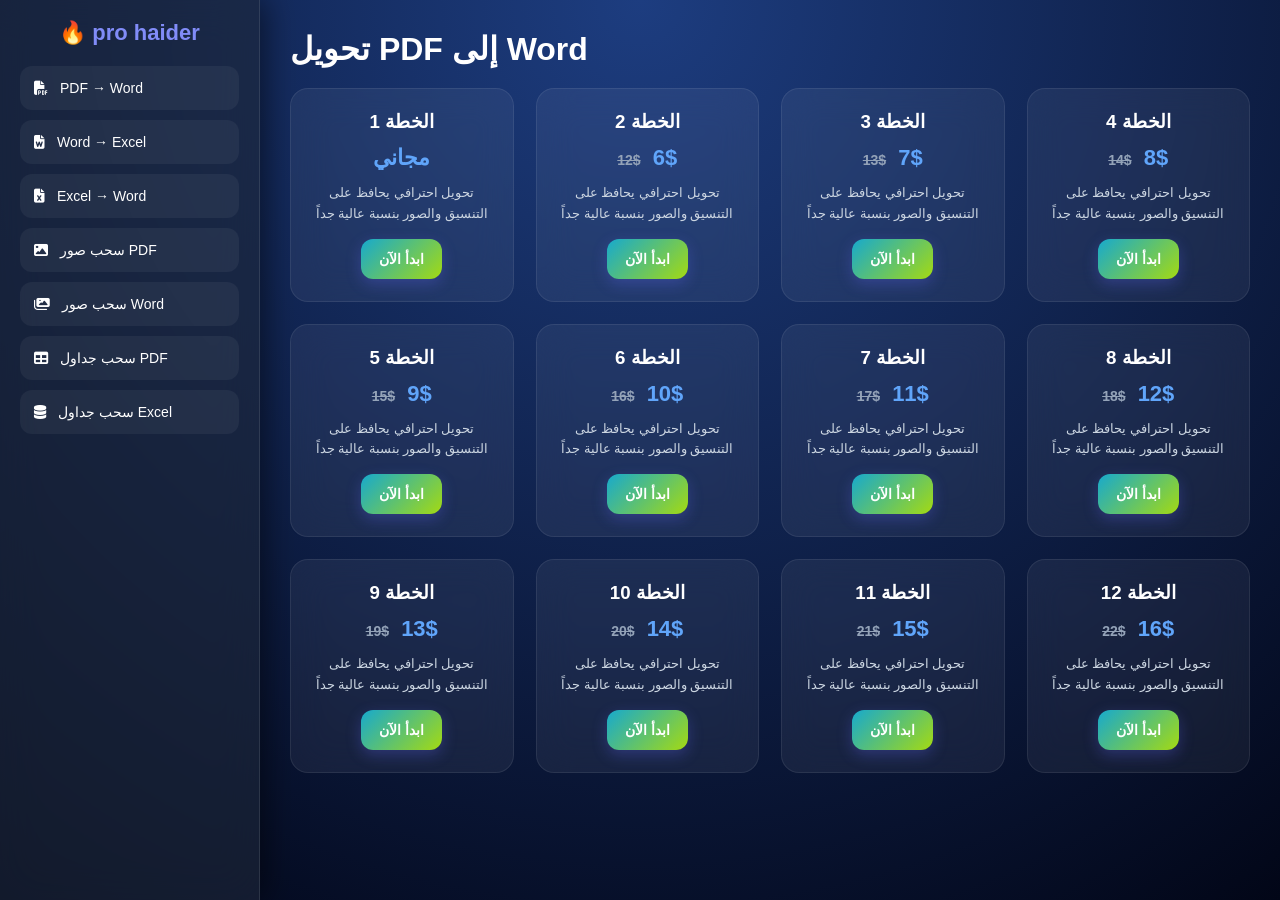
==== index.html @ d69a4484 "Add files via upload" ====
<!DOCTYPE html>
<html lang="ar">
<head>
<meta charset="UTF-8">
<title>AI Converter</title>

<link rel="stylesheet" href="css/style.css">
<link rel="stylesheet" href="css/stylepric.css">

<script src="js/script.js"></script>
<!-- أيقونات -->
<link href="https://cdnjs.cloudflare.com/ajax/libs/font-awesome/6.5.0/css/all.min.css" rel="stylesheet">

</head>

<body>

<div class="app">

    <!-- 🔥 Sidebar -->
    <div class="sidebar">

        <h2>🔥 pro haider </h2>

        <button onclick="setMode('pdf-word')">
            <i class="fa-solid fa-file-pdf"></i>
            PDF → Word
        </button>

        <button onclick="setMode('word-excel')">
            <i class="fa-solid fa-file-word"></i>
            Word → Excel
        </button>

        <button onclick="setMode('excel-word')">
            <i class="fa-solid fa-file-excel"></i>
            Excel → Word
        </button>

        <button onclick="setMode('pdf-images')">
            <i class="fa-solid fa-image"></i>
            سحب صور PDF
        </button>

        <button onclick="setMode('word-images')">
            <i class="fa-solid fa-images"></i>
            سحب صور Word
        </button>

        <button onclick="setMode('pdf-tables')">
            <i class="fa-solid fa-table"></i>
            سحب جداول PDF
        </button>

        <button onclick="setMode('excel-tables')">
            <i class="fa-solid fa-database"></i>
            سحب جداول Excel
        </button>

    </div>

    <div id="contentArea"></div>

</div>

<script src="{{ url_for('static', filename='js/script.js') }}"></script>

</body>
</html>
---- css/style.css ----
* {
  margin: 0;
  padding: 0;
  box-sizing: border-box;
  font-family: "Segoe UI", sans-serif;
}

/* 🔥 خلفية */
body {
  height: 100vh;
  background: radial-gradient(circle at top, #a2dbe5, #020617);
  color: white;
  overflow: hidden;
}

/* Layout */
.layout {
  display: flex;
  height: 100vh;
}

/* 🔥 Sidebar */
.sidebar {
  width: 260px;
  background: rgba(30, 41, 59, 0.6);
  backdrop-filter: blur(20px);
  border-right: 1px solid rgba(255,255,255,0.1);
  padding: 20px;
  box-shadow: 5px 0 30px rgba(0,0,0,0.5);
}

.sidebar h2 {
  text-align: center;
  margin-bottom: 20px;
  font-size: 22px;
  color: #818cf8;
}

/* 🔥 أزرار */
.sidebar button {
  width: 100%;
  padding: 14px;
  margin-top: 10px;
  border: none;
  border-radius: 12px;
  background: rgba(255,255,255,0.05);
  color: white;
  display: flex;
  align-items: center;
  gap: 12px;
  cursor: pointer;
  transition: 0.3s;
  font-size: 14px;
}

/* Hover نار 🔥 */
.sidebar button:hover {
  background: linear-gradient(135deg, #6366f1, #8b5cf6);
  transform: translateX(-8px) scale(1.03);
  box-shadow: 0 0 20px rgba(99,102,241,0.7);
}

/* Main */
.content {
  flex: 1;
  display: flex;
  justify-content: center;
  align-items: center;
}

/* 🔥 صندوق التحويل */
.uploadPanel {
  background: rgba(30, 41, 59, 0.6);
  backdrop-filter: blur(25px);
  padding: 50px;
  border-radius: 20px;
  text-align: center;
  width: 400px;
  box-shadow: 0 0 50px rgba(99,102,241,0.3);
  animation: fadeIn 0.8s ease;
}

/* عنوان */
#toolTitle {
  margin-bottom: 20px;
  color: #c7d2fe;
}

/* input */
.uploadPanel input {
  margin-bottom: 20px;
  color: white;
}

/* زر التنفيذ */
.uploadPanel button {
  padding: 12px 25px;
  border: none;
  border-radius: 10px;
  background: linear-gradient(135deg, #6366f1, #8b5cf6);
  color: white;
  cursor: pointer;
  font-size: 15px;
  transition: 0.3s;
}

/* Hover */
.uploadPanel button:hover {
  transform: scale(1.08);
  box-shadow: 0 0 20px rgba(139,92,246,0.7);
}

/* حالة */
#processStatus {
  margin-top: 15px;
  font-size: 14px;
  color: #94a3b8;
}

/* Animation */
@keyframes fadeIn {
  from {
    opacity: 0;
    transform: translateY(40px);
  }
  to {
    opacity: 1;
    transform: translateY(0);
  }
}



/* 📱 تابلت */
@media (max-width: 1024px) {
  .cards {
    grid-template-columns: repeat(3, 1fr);
  }
}

/* 📱 تابلت صغير */
@media (max-width: 768px) {

  .cards {
    grid-template-columns: repeat(2, 1fr);
    gap: 15px;
  }

  .sidebar {
    width: 200px;
    padding: 15px;
  }

  .card {
    padding: 18px;
  }

  .price {
    font-size: 20px;
  }
}
---- css/stylepric.css ----
/* 🧠 الهيكل */
.app {
    display: flex;
    height: 100vh;
    background: radial-gradient(circle at top, #1d3d80, #020617);
  }
  
  /* 📦 المحتوى */
  #contentArea {
    flex: 1;
    padding: 30px;
    overflow-y: auto;
  
    scrollbar-width: thin;
    scrollbar-color: #6366f1 transparent;
  }
  
  /* 🔥 Grid */
  .cards {
    display: grid;
    grid-template-columns: repeat(4, 1fr);
    gap: 22px;
    animation: fadeIn 0.6s ease;
  }
  
  /* 💎 Card */
  .card {
    position: relative;
    padding: 22px;
    border-radius: 18px;
  
    background: rgba(255, 255, 255, 0.06);
    border: 1px solid rgba(255, 255, 255, 0.08);
  
    backdrop-filter: blur(18px);
    -webkit-backdrop-filter: blur(18px);
  
    text-align: center;
  
    transition: 0.35s ease;
    overflow: hidden;
  }
  
  /* ✨ Glow */
  .card::before {
    content: "";
    position: absolute;
    inset: -60%;
    background: radial-gradient(circle, rgba(99,102,241,0.25), transparent 60%);
    transform: rotate(25deg);
    opacity: 0;
    transition: 0.4s;
  }
  
  .card:hover::before {
    opacity: 1;
  }
  
  /* 🚀 Hover */
  .card:hover {
    transform: translateY(-10px) scale(1.03);
    box-shadow: 0 20px 40px rgba(0,0,0,0.6);
    border-color: rgba(99,102,241,0.4);
  }
  
  /* 💰 السعر */
  .price {
    font-size: 22px;
    color: #60a5fa;
    margin: 12px 0;
    font-weight: bold;
  }
  
  /* ❌ السعر القديم */
  .old {
    text-decoration: line-through;
    color: #94a3b8;
    margin-right: 6px;
    font-size: 14px;
  }
  
  /* 📄 نص */
  .card p {
    font-size: 13px;
    color: #cbd5e1;
    line-height: 1.6;
  }
  
  /* ✨ دخول */
  @keyframes fadeIn {
    from { opacity: 0; transform: translateY(15px); }
    to { opacity: 1; transform: translateY(0); }
  }
  
  /* ===================== */
  /* 📱 Responsive أقوى    */
  /* ===================== */
  
  /* 📱 لابتوب صغير */
  @media (max-width: 1024px) {
    .cards {
      grid-template-columns: repeat(3, 1fr);
    }
  }
  
  /* 📱 تابلت */
  @media (max-width: 768px) {
    .cards {
      grid-template-columns: repeat(2, 1fr);
      gap: 15px;
    }
  
    .card {
      padding: 18px;
    }
  
    .price {
      font-size: 20px;
    }
  }
  
  /* 📱 موبايل */
  @media (max-width: 500px) {
  
    .app {
      flex-direction: column;
    }
  
    /* Sidebar يتحول شريط علوي */
    .sidebar {
      width: 100%;
      display: flex;
      flex-direction: row;
      overflow-x: auto;
      gap: 10px;
      padding: 10px;
    }
  
    .sidebar button {
      min-width: 140px;
      font-size: 12px;
      padding: 10px;
    }
  
    #contentArea {
      padding: 15px;
    }
  
    .cards {
      grid-template-columns: 1fr;
      gap: 12px;
    }
  
    .card {
      padding: 15px;
    }
  
    .card p {
      font-size: 12px;
    }
  }
  


.card button {
    margin-top: 14px;
    padding: 12px 18px;
  
    display: inline-flex;
    align-items: center;
    justify-content: center;
    gap: 8px;
  
    border: none;
    border-radius: 12px;
  
    background: linear-gradient(135deg, #17a9ce, #a4da12);
    color: white;
  
    font-size: 14px;
    font-weight: 600;
  
    cursor: pointer;
  
    transition: 0.3s ease;
  
    box-shadow: 0 5px 15px rgba(99,102,241,0.3);
  }
  
  /* ✨ Hover */
  .card button:hover {
    transform: translateY(-3px) scale(1.05);
    box-shadow: 0 10px 25px rgba(99,102,241,0.5);
  }
  
  /* 🟣 أيقونة */
  .card button i {
    font-size: 14px;
  }


  
/* ===================== */
/* 📱 MOBILE PREMIUM UI  */
/* ===================== */

@media (max-width: 500px) {

  /* 🌤 خلفية موبايل بيضاء ناعمة */
  .app {
    flex-direction: column;
    background: linear-gradient(180deg, #f8fafc, #e2e8f0);
  }

  /* 📦 المحتوى */
  #contentArea {
    padding: 14px;
  }

  /* 📊 الكروت */
  .cards {
    grid-template-columns: 1fr;
    gap: 14px;
  }

  /* 💎 الكارت (تصميم أبيض ناعم) */
  .card {
    background: #ffffff;
    border: 1px solid #e5e7eb;

    box-shadow: 0 6px 18px rgba(0,0,0,0.06);

    border-radius: 16px;
    padding: 16px;

    color: #0f172a;
  }

  /* 📄 النص */
  .card p {
    color: #475569;
    font-size: 12px;
  }

  /* 💰 السعر */
  .price {
    color: #2563eb;
    font-size: 18px;
  }

  .old {
    color: #94a3b8;
  }

  /* 🔘 الزر */
  .card button {
    width: 100%;
    border-radius: 12px;

    background: linear-gradient(135deg, #2563eb, #06b6d4);

    box-shadow: 0 4px 12px rgba(37,99,235,0.25);

    font-size: 13px;
  }

  .card button i {
    color: white;
  }

  /* 📌 Sidebar يصير Navigation نظيف */
  .sidebar {
    width: 100%;
    display: flex;
    flex-direction: row;
    overflow-x: auto;
    gap: 10px;

    background: #ffffff;
    padding: 10px;

    border-bottom: 1px solid #e5e7eb;
  }

  .sidebar button {
    min-width: 140px;
    background: #f1f5f9;
    color: #0f172a;

    border-radius: 12px;
    font-size: 12px;
  }

  .sidebar button i {
    color: #2563eb;
  }
}
/* ===================== */
/* 📱 MOBILE PREMIUM UI  */
/* ===================== */

@media (max-width: 500px) {

  /* 🌤 خلفية موبايل بيضاء ناعمة */
  .app {
    flex-direction: column;
    background: linear-gradient(180deg, #f8fafc, #e2e8f0);
  }

  /* 📦 المحتوى */
  #contentArea {
    padding: 14px;
  }

  /* 📊 الكروت */
  .cards {
    grid-template-columns: 1fr;
    gap: 14px;
  }

  /* 💎 الكارت (تصميم أبيض ناعم) */
  .card {
    background: #ffffff;
    border: 1px solid #e5e7eb;

    box-shadow: 0 6px 18px rgba(0,0,0,0.06);

    border-radius: 16px;
    padding: 16px;

    color: #0f172a;
  }

  /* 📄 النص */
  .card p {
    color: #475569;
    font-size: 12px;
  }

  /* 💰 السعر */
  .price {
    color: #2563eb;
    font-size: 18px;
  }

  .old {
    color: #94a3b8;
  }

  /* 🔘 الزر */
  .card button {
    width: 100%;
    border-radius: 12px;

    background: linear-gradient(135deg, #2563eb, #06b6d4);

    box-shadow: 0 4px 12px rgba(37,99,235,0.25);

    font-size: 13px;
  }

  .card button i {
    color: white;
  }

  /* 📌 Sidebar يصير Navigation نظيف */
  .sidebar {
    width: 100%;
    display: flex;
    flex-direction: row;
    overflow-x: auto;
    gap: 10px;

    background: #ffffff;
    padding: 10px;

    border-bottom: 1px solid #e5e7eb;
  }

  .sidebar button {
    min-width: 140px;
    background: #f1f5f9;
    color: #0f172a;

    border-radius: 12px;
    font-size: 12px;
  }

  .sidebar button i {
    color: #2563eb;
  }
}
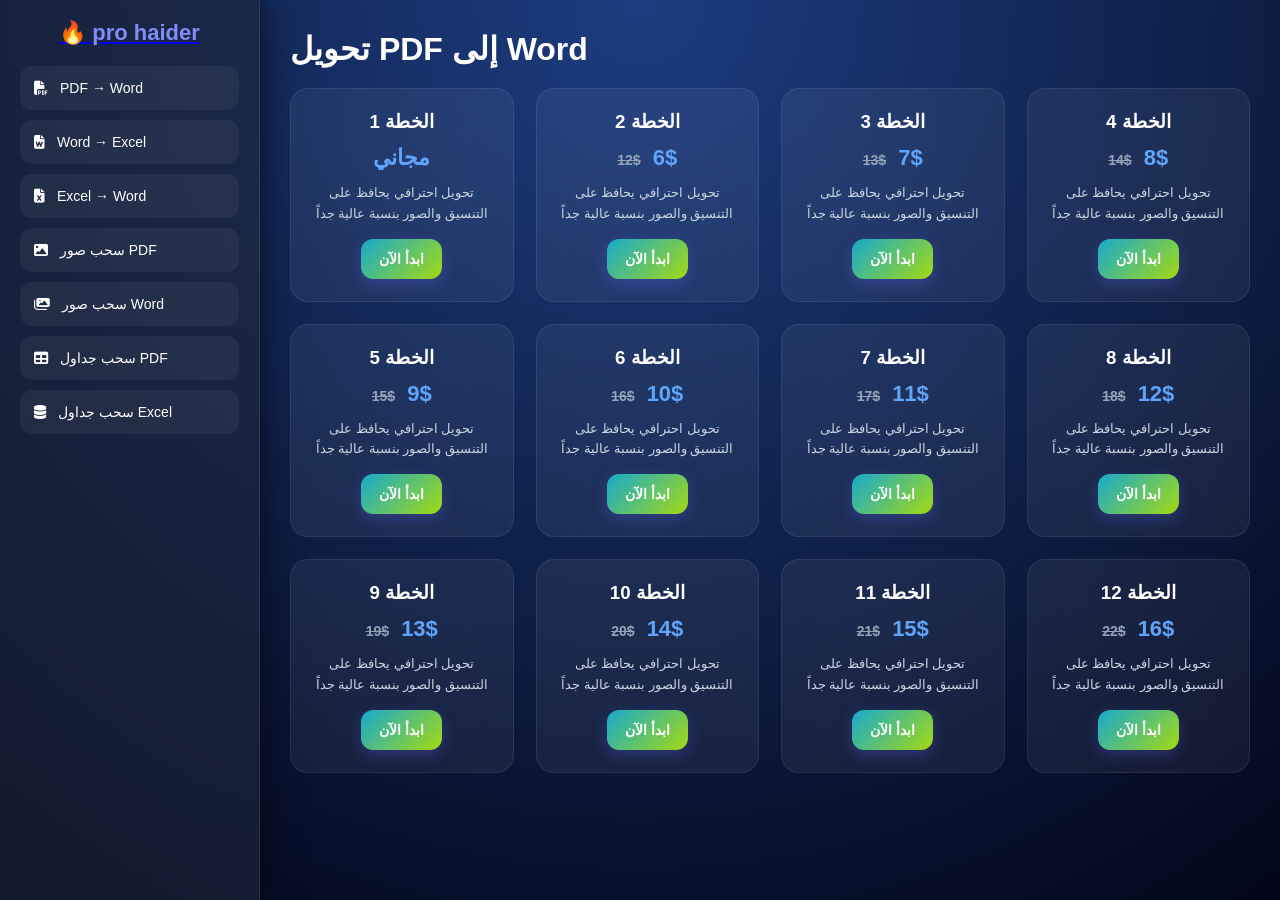
==== commit 4c5dd33b: "Add files via upload" ====
--- a/index.html
+++ b/index.html
@@ -1,6 +1,7 @@
 <!DOCTYPE html>
 <html lang="ar">
 <head>
+    <meta name="viewport" content="width=device-width, initial-scale=1.0">
 <meta charset="UTF-8">
 <title>AI Converter</title>
 
@@ -20,7 +21,9 @@
     <!-- 🔥 Sidebar -->
     <div class="sidebar">
 
-        <h2>🔥 pro haider </h2>
+        <a href="haidercv.html">
+            <h2>🔥 pro haider</h2>
+          </a>
 
         <button onclick="setMode('pdf-word')">
             <i class="fa-solid fa-file-pdf"></i>
--- a/css/style.css
+++ b/css/style.css
@@ -159,3 +159,181 @@
     font-size: 20px;
   }
 }
+
+/* 🧠 الهيكل العام */
+.app {
+  display: flex;
+  height: 100vh;
+  background: radial-gradient(circle at top, #0f172a, #020617);
+}
+
+/* 📦 منطقة المحتوى */
+#contentArea {
+  flex: 1;
+  padding: 30px;
+  overflow-y: auto;
+
+  /* تحسين شكل السكروول */
+  scrollbar-width: thin;
+  scrollbar-color: #6366f1 transparent;
+}
+
+/* 🔥 Grid احترافي */
+.cards {
+  display: grid;
+  grid-template-columns: repeat(4, 1fr);
+  gap: 22px;
+
+  animation: fadeIn 0.6s ease;
+}
+
+/* 💎 الكارت */
+.card {
+  position: relative;
+  padding: 22px;
+  border-radius: 18px;
+
+  background: rgba(255, 255, 255, 0.06);
+  border: 1px solid rgba(255, 255, 255, 0.08);
+
+  backdrop-filter: blur(18px);
+  -webkit-backdrop-filter: blur(18px);
+
+  text-align: center;
+
+  transition: all 0.35s ease;
+
+  overflow: hidden;
+}
+
+/* ✨ Glow خلفي */
+.card::before {
+  content: "";
+  position: absolute;
+  top: -60%;
+  left: -60%;
+  width: 200%;
+  height: 200%;
+  background: radial-gradient(circle, rgba(99,102,241,0.25), transparent 60%);
+  transform: rotate(25deg);
+  opacity: 0;
+  transition: 0.4s;
+}
+
+.card:hover::before {
+  opacity: 1;
+}
+
+/* 🚀 Hover */
+.card:hover {
+  transform: translateY(-10px) scale(1.03);
+  box-shadow: 0 20px 40px rgba(0,0,0,0.6);
+  border-color: rgba(99,102,241,0.4);
+}
+
+/* 💰 السعر */
+.price {
+  font-size: 22px;
+  color: #60a5fa;
+  margin: 12px 0;
+  font-weight: bold;
+}
+
+/* ❌ السعر القديم */
+.old {
+  text-decoration: line-through;
+  color: #94a3b8;
+  margin-right: 6px;
+  font-size: 14px;
+}
+
+/* 📄 نص */
+.card p {
+  font-size: 13px;
+  color: #cbd5e1;
+  line-height: 1.6;
+}
+
+/* ✨ انيميشن دخول */
+@keyframes fadeIn {
+  from {
+    opacity: 0;
+    transform: translateY(15px);
+  }
+  to {
+    opacity: 1;
+    transform: translateY(0);
+  }
+}
+
+/* 📱 تابلت */
+@media (max-width: 1024px) {
+  .cards {
+    grid-template-columns: repeat(3, 1fr);
+  }
+}
+
+/* 📱 تابلت صغير */
+@media (max-width: 768px) {
+
+  .cards {
+    grid-template-columns: repeat(2, 1fr);
+    gap: 15px;
+  }
+
+  .sidebar {
+    width: 200px;
+    padding: 15px;
+  }
+
+  .card {
+    padding: 18px;
+  }
+
+  .price {
+    font-size: 20px;
+  }
+}
+
+/* 📱 موبايل */
+@media (max-width: 500px) {
+
+  .app {
+    flex-direction: column;
+  }
+
+  /* Sidebar يصير فوق */
+  .sidebar {
+    width: 100%;
+    height: auto;
+    display: flex;
+    flex-direction: row;
+    overflow-x: auto;
+    gap: 10px;
+  }
+
+  .sidebar button {
+    min-width: 140px;
+    font-size: 12px;
+    padding: 10px;
+  }
+
+  /* المحتوى */
+  #contentArea {
+    padding: 15px;
+  }
+
+  /* كروت عمود واحد */
+  .cards {
+    grid-template-columns: 1fr;
+    gap: 12px;
+  }
+
+  .card {
+    padding: 15px;
+  }
+
+  .card p {
+    font-size: 12px;
+  }
+}
